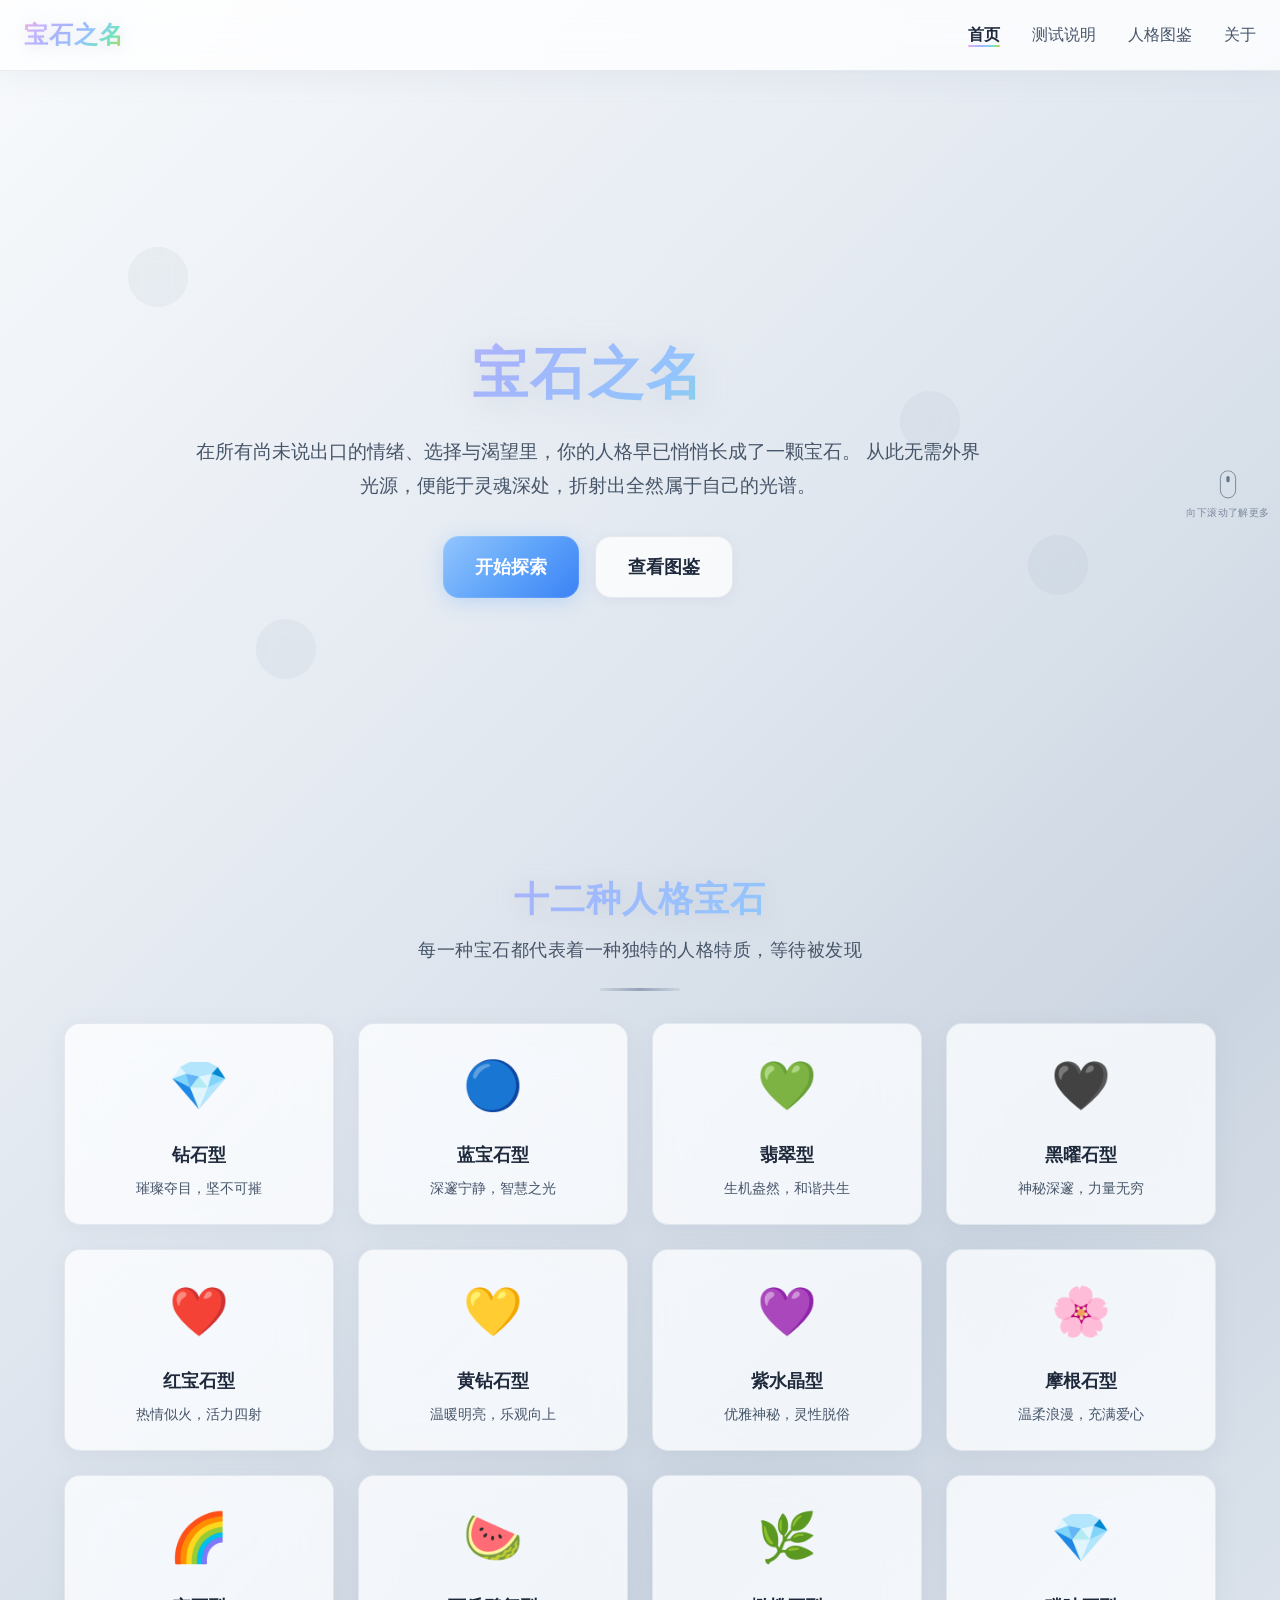
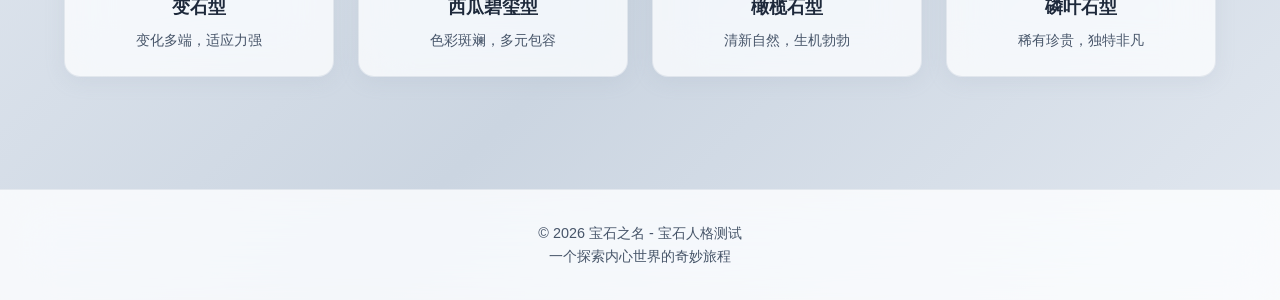
==== index.html @ a40fa56b "Initial commit" ====
<!DOCTYPE html>
<html lang="zh-CN">
<head>
    <meta charset="UTF-8">
    <meta name="viewport" content="width=device-width, initial-scale=1.0">
    <title>宝石之名 - 宝石人格测试</title>
    <link rel="stylesheet" href="css/style.css">
</head>
<body>
    <div class="page-wrapper">
        <!-- 导航栏 -->
        <header>
            <nav>
                <a href="index.html" class="nav-logo">宝石之名</a>
                <div class="nav-toggle">
                    <span></span>
                    <span></span>
                    <span></span>
                </div>
                <ul class="nav-links">
                    <li><a href="index.html">首页</a></li>
                    <li><a href="intro.html">测试说明</a></li>
                    <li><a href="gallery.html">人格图鉴</a></li>
                    <li><a href="about.html">关于</a></li>
                </ul>
            </nav>
        </header>

        <!-- 主要内容 -->
        <main>
            <!-- 英雄区域 -->
            <section class="hero">
                <div class="hero-crystals">
                    <div class="hero-crystal"></div>
                    <div class="hero-crystal"></div>
                    <div class="hero-crystal"></div>
                    <div class="hero-crystal"></div>
                </div>
                <div class="container">
                    <div class="hero-content">
                        <h1 class="hero-title">宝石之名</h1>
                        <p class="hero-subtitle">
                            在所有尚未说出口的情绪、选择与渴望里，你的人格早已悄悄长成了一颗宝石。
                            从此无需外界光源，便能于灵魂深处，折射出全然属于自己的光谱。
                        </p>
                        <div class="btn-group">
                            <a href="intro.html" class="btn btn-primary btn-large">开始探索</a>
                            <a href="gallery.html" class="btn btn-secondary btn-large">查看图鉴</a>
                        </div>
                    </div>
                </div>
                <div class="scroll-hint">
                    <div class="scroll-hint-icon"></div>
                    <p>向下滚动了解更多</p>
                </div>
            </section>

            <!-- 宝石展示区域 -->
            <section style="padding: 3rem 0;">
                <div class="container">
                    <h2 class="section-title">十二种人格宝石</h2>
                    <p class="section-subtitle">每一种宝石都代表着一种独特的人格特质，等待被发现</p>
                    <div class="divider"></div>
                    <div class="gem-showcase">
                        <div class="gem-showcase-item">
                            <span class="gem-showcase-icon">💎</span>
                            <h3 class="gem-showcase-name">钻石型</h3>
                            <p class="gem-showcase-desc">璀璨夺目，坚不可摧</p>
                        </div>
                        <div class="gem-showcase-item">
                            <span class="gem-showcase-icon">🔵</span>
                            <h3 class="gem-showcase-name">蓝宝石型</h3>
                            <p class="gem-showcase-desc">深邃宁静，智慧之光</p>
                        </div>
                        <div class="gem-showcase-item">
                            <span class="gem-showcase-icon">💚</span>
                            <h3 class="gem-showcase-name">翡翠型</h3>
                            <p class="gem-showcase-desc">生机盎然，和谐共生</p>
                        </div>
                        <div class="gem-showcase-item">
                            <span class="gem-showcase-icon">🖤</span>
                            <h3 class="gem-showcase-name">黑曜石型</h3>
                            <p class="gem-showcase-desc">神秘深邃，力量无穷</p>
                        </div>
                        <div class="gem-showcase-item">
                            <span class="gem-showcase-icon">❤️</span>
                            <h3 class="gem-showcase-name">红宝石型</h3>
                            <p class="gem-showcase-desc">热情似火，活力四射</p>
                        </div>
                        <div class="gem-showcase-item">
                            <span class="gem-showcase-icon">💛</span>
                            <h3 class="gem-showcase-name">黄钻石型</h3>
                            <p class="gem-showcase-desc">温暖明亮，乐观向上</p>
                        </div>
                        <div class="gem-showcase-item">
                            <span class="gem-showcase-icon">💜</span>
                            <h3 class="gem-showcase-name">紫水晶型</h3>
                            <p class="gem-showcase-desc">优雅神秘，灵性脱俗</p>
                        </div>
                        <div class="gem-showcase-item">
                            <span class="gem-showcase-icon">🌸</span>
                            <h3 class="gem-showcase-name">摩根石型</h3>
                            <p class="gem-showcase-desc">温柔浪漫，充满爱心</p>
                        </div>
                        <div class="gem-showcase-item">
                            <span class="gem-showcase-icon">🌈</span>
                            <h3 class="gem-showcase-name">变石型</h3>
                            <p class="gem-showcase-desc">变化多端，适应力强</p>
                        </div>
                        <div class="gem-showcase-item">
                            <span class="gem-showcase-icon">🍉</span>
                            <h3 class="gem-showcase-name">西瓜碧玺型</h3>
                            <p class="gem-showcase-desc">色彩斑斓，多元包容</p>
                        </div>
                        <div class="gem-showcase-item">
                            <span class="gem-showcase-icon">🌿</span>
                            <h3 class="gem-showcase-name">橄榄石型</h3>
                            <p class="gem-showcase-desc">清新自然，生机勃勃</p>
                        </div>
                        <div class="gem-showcase-item">
                            <span class="gem-showcase-icon">💎</span>
                            <h3 class="gem-showcase-name">磷叶石型</h3>
                            <p class="gem-showcase-desc">稀有珍贵，独特非凡</p>
                        </div>
                    </div>
                </div>
            </section>
        </main>

        <!-- 页脚 -->
        <footer>
            <div class="footer-content">
                <p class="footer-text">© 2026 宝石之名 - 宝石人格测试</p>
                <p class="footer-text">一个探索内心世界的奇妙旅程</p>
            </div>
        </footer>
    </div>

    <!-- 脚本 -->
    <script src="js/main.js"></script>
</body>
</html>
---- css/style.css ----
/**
 * 宝石之名 - 样式文件
 * 主题：宝石人格测试
 * 设计风格：轻盈、清透、精致、高级
 * 主色调：浅灰蓝色系
 */

/* 全局变量 */
:root {
    /* 主色调 - 浅灰蓝色系 */
    --primary-color: #94a3b8;
    --primary-light: #cbd5e1;
    --primary-dark: #64748b;
    
    /* 背景渐变 */
    --bg-gradient-1: linear-gradient(135deg, #f8fafc 0%, #e2e8f0 40%, #cbd5e1 70%, #e2e8f0 100%);
    --bg-gradient-2: linear-gradient(180deg, #f1f5f9 0%, #e2e8f0 50%, #f8fafc 100%);
    --bg-gradient-3: linear-gradient(135deg, #e2e8f0 0%, #f1f5f9 50%, #f8fafc 100%);
    
    /* 玻璃拟态 */
    --glass-bg: rgba(255, 255, 255, 0.75);
    --glass-bg-hover: rgba(255, 255, 255, 0.9);
    --glass-border: rgba(148, 163, 184, 0.2);
    --glass-border-hover: rgba(148, 163, 184, 0.35);
    --glass-shadow: rgba(148, 163, 184, 0.15);
    --glass-glow: rgba(148, 163, 184, 0.25);
    
    /* 文字颜色 */
    --text-primary: #1e293b;
    --text-secondary: #475569;
    --text-muted: #64748b;
    
    /* 间距 */
    --spacing-xs: 0.25rem;
    --spacing-sm: 0.5rem;
    --spacing-md: 1rem;
    --spacing-lg: 1.5rem;
    --spacing-xl: 2rem;
    
    /* 边框半径 */
    --radius-sm: 4px;
    --radius-md: 8px;
    --radius-lg: 12px;
    --radius-xl: 16px;
    --radius-full: 9999px;
    
    /* 过渡动画 */
    --transition-fast: 0.2s ease;
    --transition-normal: 0.3s ease;
    --transition-slow: 0.5s ease;
    
    /* 标题文字渐变 - 宝石感彩色版 */
    --title-gradient: linear-gradient(135deg, #f9a8d4 0%, #c4b5fd 20%, #a5b4fc 40%, #93c5fd 60%, #6ee7b7 80%, #fbbf24 100%);
    --title-glow: rgba(148, 163, 184, 0.3);
}

/* 基础样式 */
* {
    margin: 0;
    padding: 0;
    box-sizing: border-box;
}

body {
    font-family: 'PingFang SC', 'Microsoft YaHei', sans-serif;
    line-height: 1.6;
    color: var(--text-primary);
    background: var(--bg-gradient-1);
    min-height: 100vh;
}

.page-wrapper {
    min-height: 100vh;
    background: var(--bg-gradient-1);
}

.container {
    max-width: 1200px;
    margin: 0 auto;
    padding: 0 var(--spacing-lg);
}

/* 头部导航 */
header {
    position: sticky;
    top: 0;
    z-index: 100;
    backdrop-filter: blur(24px) saturate(160%);
    background: rgba(255, 255, 255, 0.8);
    border-bottom: 1px solid var(--glass-border);
    box-shadow: 0 2px 32px var(--glass-shadow);
}

nav {
    display: flex;
    justify-content: space-between;
    align-items: center;
    padding: 1rem 1.5rem;
}

.nav-logo {
    font-size: 1.5rem;
    font-weight: 700;
    text-decoration: none;
    color: var(--text-primary);
    background: var(--title-gradient);
    -webkit-background-clip: text;
    -webkit-text-fill-color: transparent;
    background-clip: text;
    letter-spacing: 1px;
    transition: all var(--transition-normal);
    filter: drop-shadow(0 2px 8px var(--title-glow));
}

.nav-logo:hover {
    transform: scale(1.05);
    filter: drop-shadow(0 2px 8px var(--glass-glow));
}

.nav-toggle {
    display: none;
    flex-direction: column;
    cursor: pointer;
    gap: 4px;
}

.nav-toggle span {
    width: 24px;
    height: 2px;
    background: var(--text-primary);
    transition: all var(--transition-fast);
}

.nav-links {
    display: flex;
    list-style: none;
    gap: 2rem;
}

.nav-links a {
    text-decoration: none;
    color: var(--text-secondary);
    font-weight: 500;
    transition: all var(--transition-fast);
    position: relative;
}

.nav-links a:hover {
    color: var(--text-primary);
}

.nav-links a.active {
    color: var(--text-primary);
    font-weight: 600;
}

.nav-links a.active::after {
    content: '';
    position: absolute;
    bottom: -4px;
    left: 0;
    width: 100%;
    height: 2px;
    background: var(--title-gradient);
    border-radius: 1px;
}

/* 主要内容区域 */
main {
    flex: 1;
    padding: var(--spacing-xl) 0;
}

/* 按钮样式 */
.btn {
    display: inline-flex;
    align-items: center;
    justify-content: center;
    padding: 0.75rem 1.5rem;
    border: none;
    border-radius: var(--radius-lg);
    font-size: 1rem;
    font-weight: 600;
    text-decoration: none;
    cursor: pointer;
    transition: all var(--transition-normal);
    position: relative;
    overflow: hidden;
}

.btn::before {
    content: '';
    position: absolute;
    top: 0;
    left: -100%;
    width: 100%;
    height: 100%;
    background: linear-gradient(90deg, transparent, rgba(255, 255, 255, 0.2), transparent);
    transition: left var(--transition-normal);
}

.btn:hover::before {
    left: 100%;
}

.btn-primary {
    background: linear-gradient(135deg, #93c5fd 0%, #60a5fa 50%, #3b82f6 100%);
    color: white;
    box-shadow: 0 4px 20px rgba(96, 165, 250, 0.3), 0 0 0 1px rgba(255, 255, 255, 0.1) inset;
}

.btn-primary:hover {
    transform: translateY(-2px);
    background: linear-gradient(135deg, #bfdbfe 0%, #93c5fd 50%, #60a5fa 100%);
    box-shadow: 0 8px 30px rgba(96, 165, 250, 0.4), 0 0 0 1px rgba(255, 255, 255, 0.15) inset;
    filter: brightness(1.05);
}

.btn-secondary {
    background: var(--glass-bg);
    color: var(--text-primary);
    border: 1px solid var(--glass-border);
    box-shadow: 0 2px 12px var(--glass-shadow);
}

.btn-secondary:hover {
    transform: translateY(-2px);
    background: var(--glass-bg-hover);
    border-color: var(--glass-border-hover);
    box-shadow: 0 4px 20px var(--glass-shadow);
}

.btn-large {
    padding: 1rem 2rem;
    font-size: 1.1rem;
    border-radius: var(--radius-xl);
}

.btn-group {
    display: flex;
    gap: 1rem;
    justify-content: center;
    margin-top: var(--spacing-lg);
}

/* 标题样式 */
.section-title {
    font-size: 2.2rem;
    font-weight: 700;
    text-align: center;
    margin-bottom: var(--spacing-md);
    letter-spacing: 1px;
    background: var(--title-gradient);
    -webkit-background-clip: text;
    -webkit-text-fill-color: transparent;
    background-clip: text;
    filter: drop-shadow(0 2px 12px var(--title-glow));
}

/* 副标题样式 */
.section-subtitle {
    text-align: center;
    color: var(--text-secondary);
    font-size: 1.1rem;
    margin-top: calc(var(--spacing-md) * -0.5);
    margin-bottom: var(--spacing-lg);
    letter-spacing: 0.5px;
}

/* 分割线 */
.divider {
    width: 80px;
    height: 3px;
    background: linear-gradient(90deg, var(--primary-light), var(--primary-color), var(--primary-light));
    border-radius: 2px;
    margin: 0 auto var(--spacing-lg);
}

/* 响应式设计 */
@media (max-width: 768px) {
    .nav-toggle {
        display: flex;
    }
    
    .nav-links {
        position: fixed;
        top: 70px;
        left: -100%;
        width: 100%;
        background: rgba(255, 255, 255, 0.95);
        backdrop-filter: blur(24px);
        flex-direction: column;
        align-items: center;
        padding: 2rem 0;
        gap: 1.5rem;
        transition: left var(--transition-normal);
        box-shadow: 0 10px 30px var(--glass-shadow);
    }
    
    .nav-links.active {
        left: 0;
    }
    
    .btn-group {
        flex-direction: column;
        align-items: center;
    }
    
    .btn {
        width: 100%;
    }
    
    .section-title {
        font-size: 1.8rem;
    }
}

/* 英雄区域 */
.hero {
    min-height: 80vh;
    display: flex;
    align-items: center;
    position: relative;
    overflow: hidden;
}

.hero::before {
    content: '';
    position: absolute;
    top: 0;
    left: 0;
    right: 0;
    bottom: 0;
    background: var(--bg-gradient-2);
    z-index: -1;
}

.hero-crystals {
    position: absolute;
    top: 0;
    left: 0;
    right: 0;
    bottom: 0;
    pointer-events: none;
}

.hero-crystal {
    position: absolute;
    width: 60px;
    height: 60px;
    background: rgba(148, 163, 184, 0.1);
    border-radius: 50%;
    backdrop-filter: blur(10px);
    animation: float 6s ease-in-out infinite;
}

.hero-crystal:nth-child(1) {
    top: 20%;
    left: 10%;
    animation-delay: 0s;
}

.hero-crystal:nth-child(2) {
    top: 60%;
    right: 15%;
    animation-delay: 2s;
}

.hero-crystal:nth-child(3) {
    bottom: 20%;
    left: 20%;
    animation-delay: 4s;
}

.hero-crystal:nth-child(4) {
    top: 40%;
    right: 25%;
    animation-delay: 1s;
}

.hero-content {
    text-align: center;
    max-width: 800px;
    margin: 0 auto;
    position: relative;
    z-index: 2;
}

.hero-title {
    font-size: 3.5rem;
    font-weight: 800;
    margin-bottom: var(--spacing-md);
    letter-spacing: 2px;
    background: var(--title-gradient);
    -webkit-background-clip: text;
    -webkit-text-fill-color: transparent;
    background-clip: text;
    filter: drop-shadow(0 4px 16px var(--title-glow));
    animation: fadeInDown var(--transition-slow) ease-out;
}

.hero-subtitle {
    font-size: 1.2rem;
    margin-bottom: var(--spacing-xl);
    color: var(--text-secondary);
    line-height: 1.8;
    animation: fadeInUp var(--transition-slow) ease-out 0.2s both;
}

/* 滚动引导 */
.scroll-hint {
    text-align: center;
    margin-top: 4rem;
    color: var(--text-muted);
    animation: fadeIn var(--transition-normal) 1s both;
    transform: scale(0.8);
}

.scroll-hint-icon {
    width: 20px;
    height: 35px;
    border: 1px solid var(--text-muted);
    border-radius: 20px;
    position: relative;
    margin: 0 auto 0.5rem;
}

.scroll-hint-icon::before {
    content: '';
    width: 4px;
    height: 8px;
    background: var(--text-muted);
    border-radius: 2px;
    position: absolute;
    top: 6px;
    left: 50%;
    transform: translateX(-50%);
    animation: scrollHint 2s ease-in-out infinite;
}

.scroll-hint p {
    font-size: 0.8rem;
    opacity: 0.8;
}

/* 宝石展示区域 */
.gem-showcase {
    display: grid;
    grid-template-columns: repeat(4, 1fr);
    gap: var(--spacing-lg);
    margin-top: var(--spacing-xl);
}

/* 响应式调整 */
@media (max-width: 1024px) {
    .gem-showcase {
        grid-template-columns: repeat(3, 1fr);
    }
}

.gem-showcase-item {
    background: var(--glass-bg);
    backdrop-filter: blur(24px) saturate(160%);
    border: 1px solid var(--glass-border);
    border-radius: var(--radius-xl);
    padding: var(--spacing-lg);
    text-align: center;
    transition: all var(--transition-normal);
    box-shadow: 0 4px 20px var(--glass-shadow);
    animation: fadeInUp var(--transition-normal) ease-out both;
}

.gem-showcase-item:hover {
    transform: translateY(-4px);
    background: var(--glass-bg-hover);
    border-color: var(--glass-border-hover);
    box-shadow: 0 8px 32px var(--glass-shadow);
}

.gem-showcase-icon {
    font-size: 3rem;
    display: block;
    margin-bottom: var(--spacing-md);
}

.gem-showcase-name {
    font-size: 1.1rem;
    font-weight: 600;
    margin-bottom: var(--spacing-sm);
    color: var(--text-primary);
}

.gem-showcase-desc {
    font-size: 0.9rem;
    color: var(--text-secondary);
}

/* 动画效果 */
@keyframes fadeIn {
    from {
        opacity: 0;
    }
    to {
        opacity: 1;
    }
}

@keyframes fadeInDown {
    from {
        opacity: 0;
        transform: translateY(-30px);
    }
    to {
        opacity: 1;
        transform: translateY(0);
    }
}

@keyframes fadeInUp {
    from {
        opacity: 0;
        transform: translateY(30px);
    }
    to {
        opacity: 1;
        transform: translateY(0);
    }
}

@keyframes float {
    0%, 100% {
        transform: translateY(0) rotate(0deg);
    }
    50% {
        transform: translateY(-20px) rotate(180deg);
    }
}

@keyframes scrollHint {
    0%, 100% {
        transform: translateX(-50%) translateY(0);
        opacity: 0.5;
    }
    50% {
        transform: translateX(-50%) translateY(15px);
        opacity: 1;
    }
}

/* 测试页面样式 */
.quiz-container {
    max-width: 800px;
    margin: 0 auto;
    background: var(--glass-bg);
    backdrop-filter: blur(24px) saturate(160%);
    border: 1px solid var(--glass-border);
    border-radius: var(--radius-xl);
    padding: var(--spacing-xl);
    box-shadow: 0 8px 32px var(--glass-shadow);
}

.quiz-progress {
    display: flex;
    justify-content: space-between;
    margin-bottom: var(--spacing-xl);
    padding: 0 var(--spacing-sm);
}

.quiz-progress-item {
    flex: 1;
    height: 4px;
    background: rgba(148, 163, 184, 0.1);
    border-radius: 2px;
    position: relative;
    transition: all var(--transition-normal);
}

.quiz-progress-item.active {
    background: var(--primary-color);
}

.quiz-progress-item.completed {
    background: #6ee7b7;
}

.quiz-question {
    margin-bottom: var(--spacing-xl);
}

.quiz-question-number {
    font-size: 0.9rem;
    color: var(--text-muted);
    margin-bottom: var(--spacing-sm);
}

.quiz-question-text {
    font-size: 1.2rem;
    font-weight: 600;
    margin-bottom: var(--spacing-lg);
    line-height: 1.5;
}

.quiz-options {
    display: flex;
    flex-direction: column;
    gap: var(--spacing-md);
}

.quiz-option {
    display: flex;
    align-items: center;
    padding: var(--spacing-md);
    background: rgba(255, 255, 255, 0.5);
    border: 1px solid var(--glass-border);
    border-radius: var(--radius-lg);
    cursor: pointer;
    transition: all var(--transition-normal);
}

.quiz-option:hover {
    background: rgba(255, 255, 255, 0.8);
    border-color: var(--glass-border-hover);
    transform: translateX(4px);
}

.quiz-option.selected {
    background: rgba(148, 163, 184, 0.1);
    border-color: var(--primary-color);
    box-shadow: 0 2px 8px rgba(148, 163, 184, 0.2);
}

.quiz-option input {
    margin-right: var(--spacing-md);
}

.quiz-nav {
    display: flex;
    justify-content: space-between;
    margin-top: var(--spacing-xl);
    padding-top: var(--spacing-lg);
    border-top: 1px solid var(--glass-border);
}

/* 结果页面样式 */
.result-container {
    max-width: 1000px;
    margin: 0 auto;
    background: var(--glass-bg);
    backdrop-filter: blur(24px) saturate(160%);
    border: 1px solid var(--glass-border);
    border-radius: var(--radius-xl);
    padding: var(--spacing-xl);
    box-shadow: 0 8px 32px var(--glass-shadow);
    text-align: center;
}

.result-hero {
    margin-bottom: var(--spacing-xl);
    padding-bottom: var(--spacing-xl);
    border-bottom: 1px solid var(--glass-border);
}

.result-label {
    font-size: 1.1rem;
    color: var(--text-secondary);
    margin-bottom: var(--spacing-md);
    animation: fadeIn var(--transition-normal) 0.5s both;
}

.result-gem-image {
    width: 150px;
    height: 150px;
    object-fit: cover;
    border-radius: 50%;
    margin: 0 auto var(--spacing-md);
    box-shadow: 0 8px 24px var(--glass-shadow);
    border: 3px solid rgba(255, 255, 255, 0.8);
    animation: fadeInUp var(--transition-normal) 0.6s both;
}

.result-name {
    font-size: 2.5rem;
    font-weight: 700;
    margin-bottom: var(--spacing-md);
    background: var(--title-gradient);
    -webkit-background-clip: text;
    -webkit-text-fill-color: transparent;
    background-clip: text;
    filter: drop-shadow(0 2px 12px var(--title-glow));
    animation: fadeInDown var(--transition-normal) 0.7s both;
}

.result-tagline {
    font-size: 1.2rem;
    color: var(--text-secondary);
    margin-bottom: var(--spacing-lg);
    font-style: italic;
    animation: fadeInUp var(--transition-normal) 0.9s both;
}

.result-keywords {
    display: flex;
    flex-wrap: wrap;
    gap: var(--spacing-sm);
    justify-content: center;
    margin-bottom: var(--spacing-xl);
    animation: fadeIn var(--transition-normal) 1.1s both;
}

.keyword-tag {
    padding: 0.5rem 1rem;
    background: rgba(255, 255, 255, 0.8);
    border: 1px solid var(--glass-border);
    border-radius: var(--radius-full);
    font-size: 0.9rem;
    color: var(--text-secondary);
    box-shadow: 0 2px 8px var(--glass-shadow);
}

.result-content {
    text-align: left;
    animation: fadeInUp var(--transition-normal) 1.3s both;
}

.result-section {
    margin-bottom: var(--spacing-xl);
    padding: var(--spacing-lg);
    background: rgba(255, 255, 255, 0.5);
    border-radius: var(--radius-lg);
    border: 1px solid var(--glass-border);
}

.result-section-title {
    font-size: 1.3rem;
    font-weight: 600;
    margin-bottom: var(--spacing-md);
    color: var(--text-primary);
}

.result-section-content {
    line-height: 1.8;
    color: var(--text-secondary);
}

/* 图鉴页面样式 */
.gallery-container {
    display: grid;
    grid-template-columns: repeat(auto-fill, minmax(300px, 1fr));
    gap: var(--spacing-lg);
    margin-top: var(--spacing-xl);
}

.gem-card {
    background: var(--glass-bg);
    backdrop-filter: blur(24px) saturate(160%);
    border: 1px solid var(--glass-border);
    border-radius: var(--radius-xl);
    padding: 0;
    transition: all var(--transition-normal);
    cursor: pointer;
    overflow: hidden;
    position: relative;
    animation: fadeInUp var(--transition-normal) ease-out both;
    box-shadow: 0 8px 32px var(--glass-shadow);
}

.gem-card::before {
    content: '';
    position: absolute;
    top: 0;
    left: 0;
    right: 0;
    height: 4px;
    background: var(--title-gradient);
    opacity: 0.6;
    transition: opacity var(--transition-normal);
}

.gem-card:hover {
    transform: translateY(-8px);
    box-shadow: 0 24px 60px var(--glass-shadow), 0 0 0 1px rgba(255, 255, 255, 0.08) inset, 0 0 40px rgba(99, 102, 241, 0.1);
}

.gem-card:hover::before {
    opacity: 1;
}

/* 卡片头部 */
.gem-card-header {
    padding: var(--spacing-xl) var(--spacing-xl) var(--spacing-md);
    text-align: center;
    position: relative;
    background: linear-gradient(135deg, rgba(255, 255, 255, 0.9) 0%, rgba(255, 255, 255, 0.6) 100%);
    border-bottom: 1px solid var(--glass-border);
}

.gem-card-image {
    width: 140px;
    height: 140px;
    object-fit: cover;
    border-radius: 50%;
    margin: 0 auto var(--spacing-md);
    display: block;
    box-shadow: 0 12px 32px var(--glass-shadow), 0 0 0 1px rgba(255, 255, 255, 0.2) inset;
    transition: all var(--transition-normal);
    background: rgba(255, 255, 255, 0.9);
    padding: 12px;
}

.gem-card:hover .gem-card-image {
    transform: scale(1.1);
    box-shadow: 0 16px 48px var(--glass-shadow), 0 0 0 1px rgba(255, 255, 255, 0.2) inset;
}

.gem-card-name {
    font-size: 1.4rem;
    font-weight: 700;
    margin-bottom: var(--spacing-sm);
    color: var(--text-primary);
    background: var(--title-gradient);
    -webkit-background-clip: text;
    -webkit-text-fill-color: transparent;
    background-clip: text;
}

.gem-card-tagline {
    font-size: 0.95rem;
    color: var(--text-secondary);
    font-style: italic;
    margin-bottom: var(--spacing-md);
}

/* 关键词标签 */
.gem-card-keywords {
    display: flex;
    flex-wrap: wrap;
    gap: 8px;
    justify-content: center;
    padding: 0 var(--spacing-xl);
    margin-bottom: var(--spacing-md);
}

.gem-card-keywords .keyword-tag {
    padding: 6px 14px;
    font-size: 0.75rem;
    background: rgba(255, 255, 255, 0.8);
    border: 1px solid var(--glass-border);
    border-radius: var(--radius-full);
    color: var(--text-secondary);
    box-shadow: 0 2px 8px var(--glass-shadow);
    transition: all var(--transition-fast);
}

.gem-card-divider {
    width: 60%;
    height: 1px;
    background: var(--glass-border);
    margin: var(--spacing-md) auto;
}

.gem-card-intro {
    margin-bottom: var(--spacing-md);
    color: var(--text-muted);
    line-height: 1.6;
    font-size: 1.1rem;
    text-align: center;
}

.gem-card .btn-sm {
    font-size: 0.8rem;
    padding: 0.5rem 1rem;
    display: block;
    margin: 0 auto;
    width: fit-content;
}

.gem-card:hover .gem-card-keywords .keyword-tag {
    background: rgba(255, 255, 255, 0.95);
    border-color: var(--glass-border-hover);
    box-shadow: 0 4px 12px var(--glass-shadow);
    transform: translateY(-2px);
}

/* 卡片描述 */
.gem-card-desc {
    max-height: 0;
    overflow: hidden;
    transition: max-height var(--transition-normal);
}

.gem-card.expanded .gem-card-desc {
    max-height: 800px;
}

.gem-card-desc-inner {
    padding: var(--spacing-lg) var(--spacing-xl) var(--spacing-xl);
    text-align: left;
    line-height: 1.8;
    color: var(--text-secondary);
    background: linear-gradient(135deg, rgba(255, 255, 255, 0.8) 0%, rgba(255, 255, 255, 0.6) 100%);
    border-top: 1px solid var(--glass-border);
    border-radius: 0 0 var(--radius-xl) var(--radius-xl);
    box-shadow: inset 0 1px 0 rgba(255, 255, 255, 0.5);
}

.gem-card-desc-content {
    max-width: 600px;
    margin: 0 auto;
}

.gem-card-desc h4 {
    font-size: 1.1rem;
    font-weight: 700;
    margin: var(--spacing-lg) 0 var(--spacing-md);
    color: var(--text-primary);
    padding-bottom: var(--spacing-sm);
    border-bottom: 1px solid rgba(148, 163, 184, 0.1);
}

.gem-card-desc h4:first-child {
    margin-top: 0;
}

.gem-card-desc p {
    margin-bottom: var(--spacing-lg);
    text-align: justify;
}

/* 展开/收起按钮 */
.gem-card-toggle {
    text-align: center;
    padding: var(--spacing-sm) var(--spacing-xl);
    border-top: 1px solid var(--glass-border);
    cursor: pointer;
    transition: all var(--transition-normal);
    font-size: 0.8rem;
    color: var(--text-muted);
    background: linear-gradient(135deg, rgba(255, 255, 255, 0.8) 0%, rgba(255, 255, 255, 0.6) 100%);
}

.gem-card-toggle:hover {
    background: linear-gradient(135deg, rgba(255, 255, 255, 0.9) 0%, rgba(255, 255, 255, 0.7) 100%);
    color: var(--text-secondary);
}

/* 关于页面样式 */
.about-container {
    max-width: 800px;
    margin: 0 auto;
    background: var(--glass-bg);
    backdrop-filter: blur(24px) saturate(160%);
    border: 1px solid var(--glass-border);
    border-radius: var(--radius-xl);
    padding: var(--spacing-xl);
    box-shadow: 0 8px 32px var(--glass-shadow);
}

.about-header {
    text-align: center;
    margin-bottom: var(--spacing-xl);
    animation: fadeInDown var(--transition-slow) ease-out;
}

.about-icon {
    font-size: 4rem;
    margin-bottom: var(--spacing-md);
    display: block;
    filter: drop-shadow(0 4px 20px var(--glass-glow));
    animation: float 4s ease-in-out infinite;
}

.about-content {
    text-align: left;
    line-height: 1.8;
    color: var(--text-secondary);
    animation: fadeInUp var(--transition-slow) ease-out 0.2s both;
}

.glass-card {
    margin-bottom: var(--spacing-lg);
    margin-top: var(--spacing-xl);
    padding: var(--spacing-lg);
    background: rgba(255, 255, 255, 0.5);
    border-radius: var(--radius-lg);
    border: 1px solid var(--glass-border);
}

.glass-card:first-child {
    margin-top: 0;
}

.about-section {
    margin-bottom: var(--spacing-xl);
    padding: 0;
}

.about-section:first-child {
    margin-top: 0;
}

.about-section-title {
    font-size: 1.3rem;
    font-weight: 600;
    margin-bottom: var(--spacing-sm);
    color: var(--text-primary);
}

/* 说明页面样式 */
.intro-container {
    max-width: 800px;
    margin: 0 auto;
    background: var(--glass-bg);
    backdrop-filter: blur(24px) saturate(160%);
    border: 1px solid var(--glass-border);
    border-radius: var(--radius-xl);
    padding: var(--spacing-xl);
    box-shadow: 0 8px 32px var(--glass-shadow);
}

.intro-header {
    text-align: center;
    margin-bottom: var(--spacing-xl);
    animation: fadeInDown var(--transition-slow) ease-out;
}

.intro-icon {
    font-size: 4rem;
    margin-bottom: var(--spacing-md);
    display: block;
    filter: drop-shadow(0 4px 20px var(--glass-glow));
    animation: float 4s ease-in-out infinite;
}

.intro-content {
    text-align: left;
    line-height: 1.8;
    color: var(--text-secondary);
    animation: fadeInUp var(--transition-slow) ease-out 0.2s both;
}

.intro-section {
    margin-bottom: var(--spacing-xl);
    padding: 0;
}

.intro-section:first-child {
    margin-top: 0;
}

.intro-section-title {
    font-size: 1.3rem;
    font-weight: 600;
    margin-bottom: var(--spacing-sm);
    color: var(--text-primary);
}

.intro-list {
    list-style: none;
    margin-bottom: var(--spacing-md);
}

.intro-list li {
    position: relative;
    padding-left: var(--spacing-lg);
    margin-bottom: var(--spacing-sm);
}

.intro-list li::before {
    content: '•';
    position: absolute;
    left: 0;
    color: var(--primary-color);
    font-weight: bold;
}

/* 页脚 */
footer {
    background: rgba(255, 255, 255, 0.8);
    backdrop-filter: blur(24px) saturate(160%);
    border-top: 1px solid var(--glass-border);
    padding: var(--spacing-xl) 0;
    text-align: center;
    margin-top: var(--spacing-xl);
}

.footer-content {
    max-width: 1200px;
    margin: 0 auto;
    padding: 0 var(--spacing-lg);
}

.footer-text {
    color: var(--text-secondary);
    font-size: 0.9rem;
}

/* 加载动画 */
.loading-overlay {
    position: fixed;
    top: 0;
    left: 0;
    width: 100%;
    height: 100%;
    background: rgba(255, 255, 255, 0.9);
    display: flex;
    justify-content: center;
    align-items: center;
    z-index: 9999;
}

.loading-spinner {
    width: 60px;
    height: 60px;
    border: 4px solid var(--primary-light);
    border-top: 4px solid var(--primary-color);
    border-radius: 50%;
    animation: spin 1s linear infinite;
}

@keyframes spin {
    0% { transform: rotate(0deg); }
    100% { transform: rotate(360deg); }
}

/* 响应式调整 */
@media (max-width: 768px) {
    .hero-title {
        font-size: 2.5rem;
    }
    
    .hero-subtitle {
        font-size: 1rem;
    }
    
    .gem-showcase {
        grid-template-columns: repeat(auto-fit, minmax(150px, 1fr));
    }
    
    .gallery-container {
        grid-template-columns: 1fr;
    }
    
    .result-name {
        font-size: 2rem;
    }
    
    .quiz-container,
    .result-container,
    .about-container,
    .intro-container {
        padding: var(--spacing-lg);
    }
}
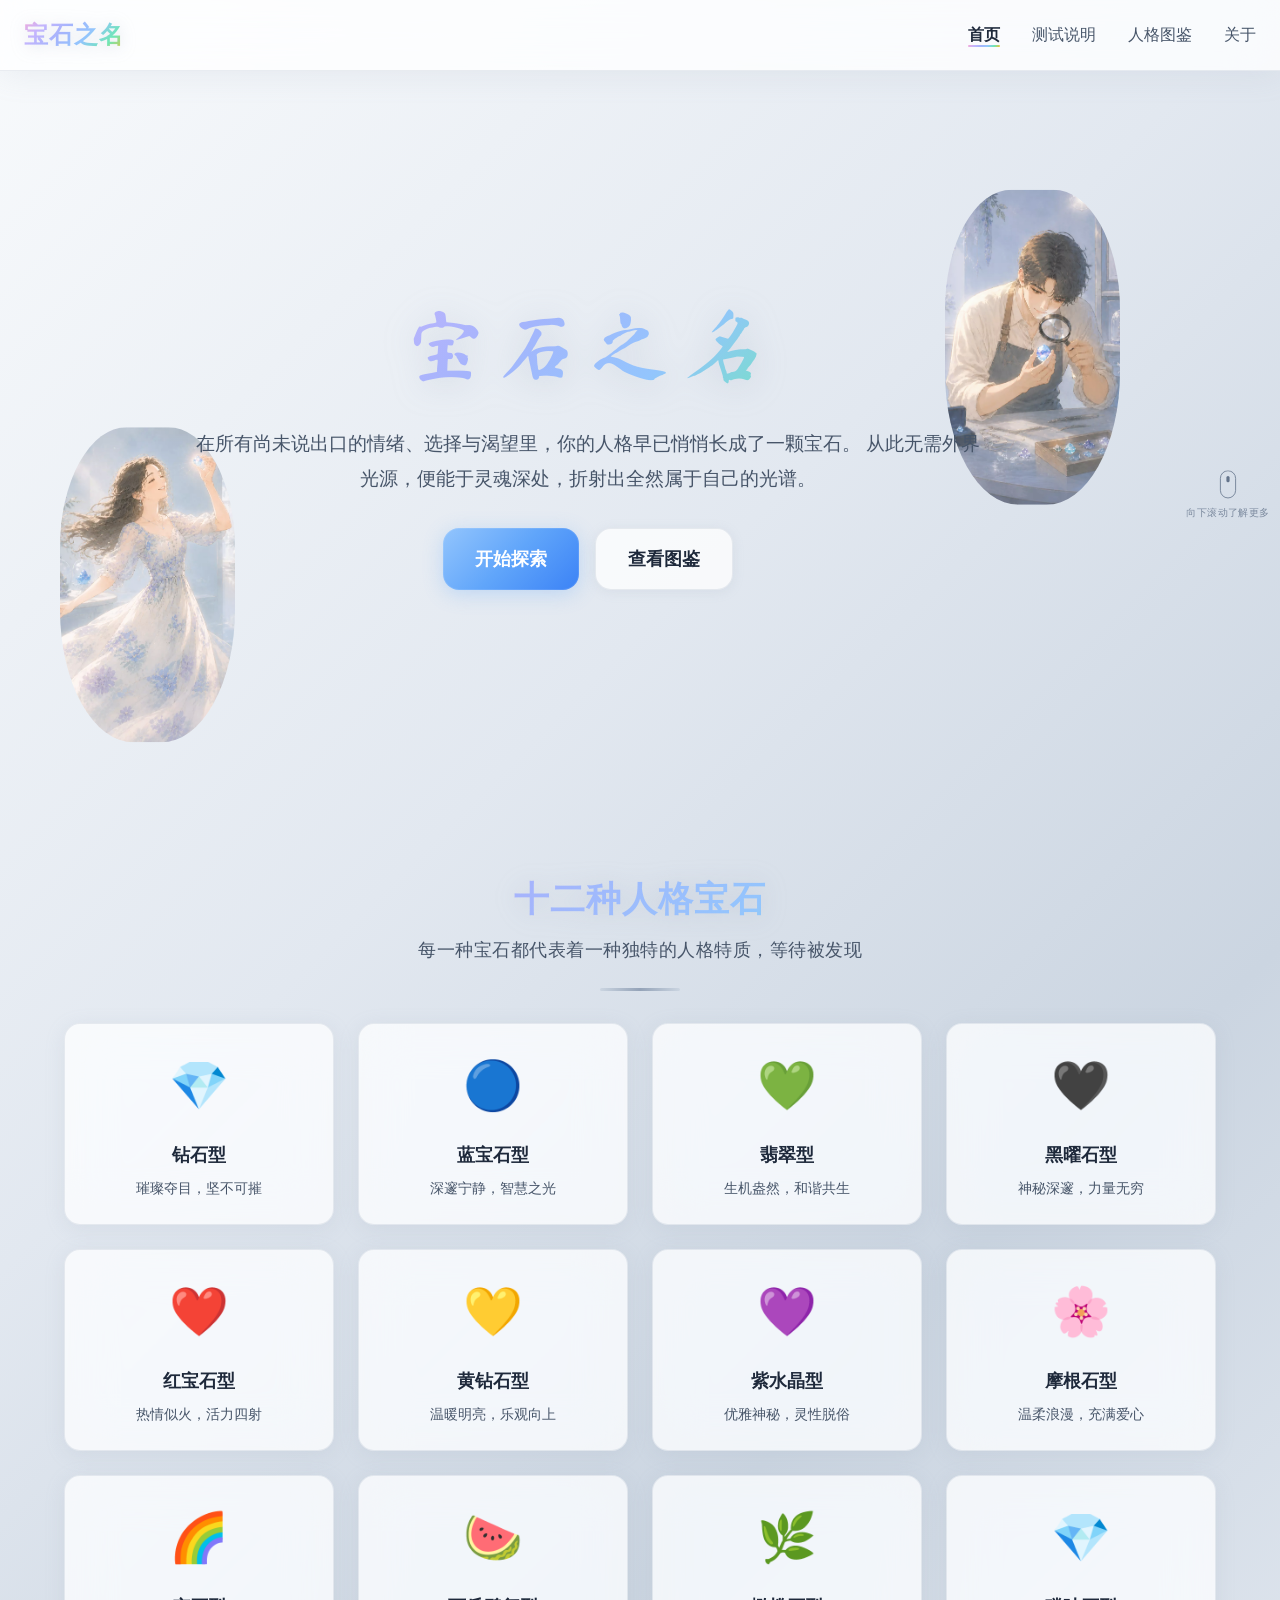
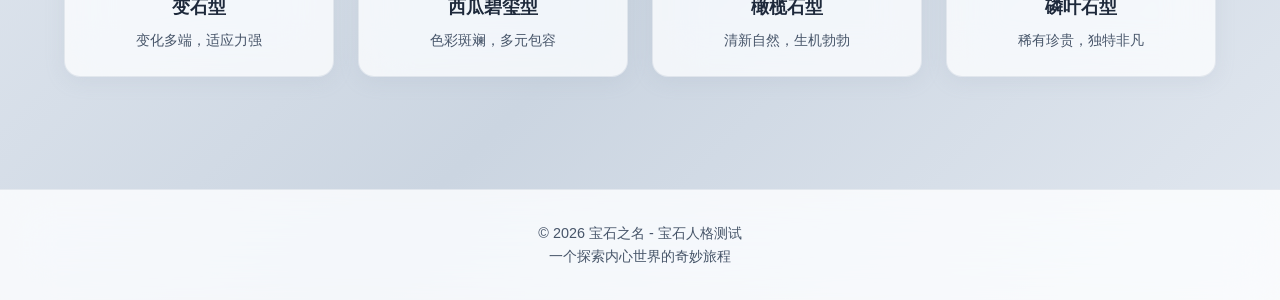
==== commit 381c11cf: "changed" ====
--- a/index.html
+++ b/index.html
@@ -4,6 +4,9 @@
     <meta charset="UTF-8">
     <meta name="viewport" content="width=device-width, initial-scale=1.0">
     <title>宝石之名 - 宝石人格测试</title>
+    <link rel="preconnect" href="https://fonts.googleapis.com">
+    <link rel="preconnect" href="https://fonts.gstatic.com" crossorigin>
+    <link href="https://fonts.googleapis.com/css2?family=Ma+Shan+Zheng&family=Noto+Sans+SC:wght@400;500;700&display=swap" rel="stylesheet">
     <link rel="stylesheet" href="css/style.css">
 </head>
 <body>
@@ -30,12 +33,18 @@
         <main>
             <!-- 英雄区域 -->
             <section class="hero">
-                <div class="hero-crystals">
-                    <div class="hero-crystal"></div>
-                    <div class="hero-crystal"></div>
-                    <div class="hero-crystal"></div>
-                    <div class="hero-crystal"></div>
+                <!-- 左右插图 -->
+                <div class="hero-illustration hero-illustration-left">
+                    <div class="hero-illustration-inner">
+                        <img src="assetsimagesgems/home-girl.webp" alt="女孩插图" class="hero-illustration-img">
+                    </div>
                 </div>
+                <div class="hero-illustration hero-illustration-right">
+                    <div class="hero-illustration-inner">
+                        <img src="assetsimagesgems/home-boy.webp" alt="男孩插图" class="hero-illustration-img">
+                    </div>
+                </div>
+                
                 <div class="container">
                     <div class="hero-content">
                         <h1 class="hero-title">宝石之名</h1>
--- a/css/style.css
+++ b/css/style.css
@@ -335,68 +335,28 @@
     z-index: -1;
 }
 
-.hero-crystals {
-    position: absolute;
-    top: 0;
-    left: 0;
-    right: 0;
-    bottom: 0;
-    pointer-events: none;
-}
-
-.hero-crystal {
-    position: absolute;
-    width: 60px;
-    height: 60px;
-    background: rgba(148, 163, 184, 0.1);
-    border-radius: 50%;
-    backdrop-filter: blur(10px);
-    animation: float 6s ease-in-out infinite;
-}
-
-.hero-crystal:nth-child(1) {
-    top: 20%;
-    left: 10%;
-    animation-delay: 0s;
-}
-
-.hero-crystal:nth-child(2) {
-    top: 60%;
-    right: 15%;
-    animation-delay: 2s;
-}
-
-.hero-crystal:nth-child(3) {
-    bottom: 20%;
-    left: 20%;
-    animation-delay: 4s;
-}
-
-.hero-crystal:nth-child(4) {
-    top: 40%;
-    right: 25%;
-    animation-delay: 1s;
-}
+
 
 .hero-content {
     text-align: center;
     max-width: 800px;
-    margin: 0 auto;
+    margin: -60px auto 0;
     position: relative;
     z-index: 2;
 }
 
 .hero-title {
-    font-size: 3.5rem;
-    font-weight: 800;
-    margin-bottom: var(--spacing-md);
-    letter-spacing: 2px;
+    font-size: 5.25rem;
+    font-weight: 400;
+    margin-bottom: 1rem;
+    letter-spacing: 8px;
     background: var(--title-gradient);
     -webkit-background-clip: text;
     -webkit-text-fill-color: transparent;
     background-clip: text;
     filter: drop-shadow(0 4px 16px var(--title-glow));
     animation: fadeInDown var(--transition-slow) ease-out;
+    font-family: 'Ma Shan Zheng', 'Noto Sans SC', cursive;
 }
 
 .hero-subtitle {
@@ -405,6 +365,192 @@
     color: var(--text-secondary);
     line-height: 1.8;
     animation: fadeInUp var(--transition-slow) ease-out 0.2s both;
+}
+
+/* 首页插图样式 */
+.hero-illustration {
+    position: absolute;
+    z-index: 1;
+    pointer-events: none;
+    opacity: 0.88;
+    width: 200px;
+    height: 360px;
+}
+
+.hero-illustration-left {
+    left: calc(50% - 655px);
+    top: 64.7%;
+    transform: translateY(-45%);
+    animation: floatGentleLeft 8s ease-in-out infinite;
+}
+
+.hero-illustration-right {
+    right: calc(50% - 552px);
+    top: 36%;
+    transform: translateY(-55%);
+    animation: floatGentleRight 9s ease-in-out infinite;
+    animation-delay: 1.5s;
+}
+
+.hero-illustration-inner {
+    position: relative;
+    width: 100%;
+    height: 100%;
+    border-radius: 38% 38% 42% 42%;
+    overflow: hidden;
+}
+
+.hero-illustration-img {
+    width: 100%;
+    height: 100%;
+    object-fit: cover;
+    filter: saturate(1.02) brightness(1.03);
+    transition: all var(--transition-normal);
+}
+
+/* 轻微浮动动画 - 左图 */
+@keyframes floatGentleLeft {
+    0%, 100% {
+        transform: translateY(-45%);
+    }
+    50% {
+        transform: translateY(-47%);
+    }
+}
+
+/* 轻微浮动动画 - 右图（不同步） */
+@keyframes floatGentleRight {
+    0%, 100% {
+        transform: translateY(-55%);
+    }
+    50% {
+        transform: translateY(-53%);
+    }
+}
+
+/* 响应式插图 */
+@media (max-width: 1300px) {
+    .hero-illustration {
+        width: 175px;
+        height: 315px;
+    }
+    
+    .hero-illustration-left {
+        left: calc(50% - 580px);
+    }
+    
+    .hero-illustration-right {
+        right: calc(50% - 480px);
+    }
+}
+
+@media (max-width: 1150px) {
+    .hero-illustration {
+        width: 150px;
+        height: 270px;
+        opacity: 0.78;
+    }
+    
+    .hero-illustration-left {
+        left: calc(50% - 520px);
+    }
+    
+    .hero-illustration-right {
+        right: calc(50% - 420px);
+    }
+}
+
+@media (max-width: 1024px) {
+    .hero-illustration {
+        width: 130px;
+        height: 235px;
+        opacity: 0.7;
+    }
+    
+    .hero-illustration-left {
+        left: calc(50% - 460px);
+        top: 60%;
+    }
+    
+    .hero-illustration-right {
+        right: calc(50% - 380px);
+        top: 38%;
+    }
+}
+
+@media (max-width: 900px) {
+    .hero-illustration {
+        width: 110px;
+        height: 200px;
+        opacity: 0.62;
+    }
+    
+    .hero-illustration-left {
+        left: calc(50% - 400px);
+    }
+    
+    .hero-illustration-right {
+        right: calc(50% - 330px);
+    }
+}
+
+@media (max-width: 768px) {
+    .hero-illustration {
+        width: 85px;
+        height: 155px;
+        opacity: 0.52;
+    }
+    
+    .hero-illustration-left {
+        left: 10px;
+        top: auto;
+        bottom: 20%;
+        transform: translateY(0);
+        animation: none;
+    }
+    
+    .hero-illustration-right {
+        right: 10px;
+        top: 10%;
+        transform: translateY(0);
+        animation: none;
+    }
+}
+
+@media (max-width: 576px) {
+    .hero-title {
+        font-size: 1.5rem;
+        letter-spacing: 3px;
+    }
+    
+    .hero-illustration {
+        width: 60px;
+        height: 110px;
+        opacity: 0.42;
+    }
+    
+    .hero-illustration-left {
+        left: 5px;
+        bottom: 22%;
+    }
+    
+    .hero-illustration-right {
+        right: 5px;
+        top: 12%;
+    }
+}
+
+@media (max-width: 480px) {
+    .hero-title {
+        font-size: 1.25rem;
+        letter-spacing: 2px;
+    }
+    
+    .hero-illustration {
+        width: 50px;
+        height: 90px;
+        opacity: 0.32;
+    }
 }
 
 /* 滚动引导 */
@@ -1125,11 +1271,13 @@
 /* 响应式调整 */
 @media (max-width: 768px) {
     .hero-title {
-        font-size: 2.5rem;
+        font-size: 2rem;
+        letter-spacing: 4px;
+        margin-bottom: 0.75rem;
     }
     
     .hero-subtitle {
-        font-size: 1rem;
+        font-size: 0.85rem;
     }
     
     .gem-showcase {
